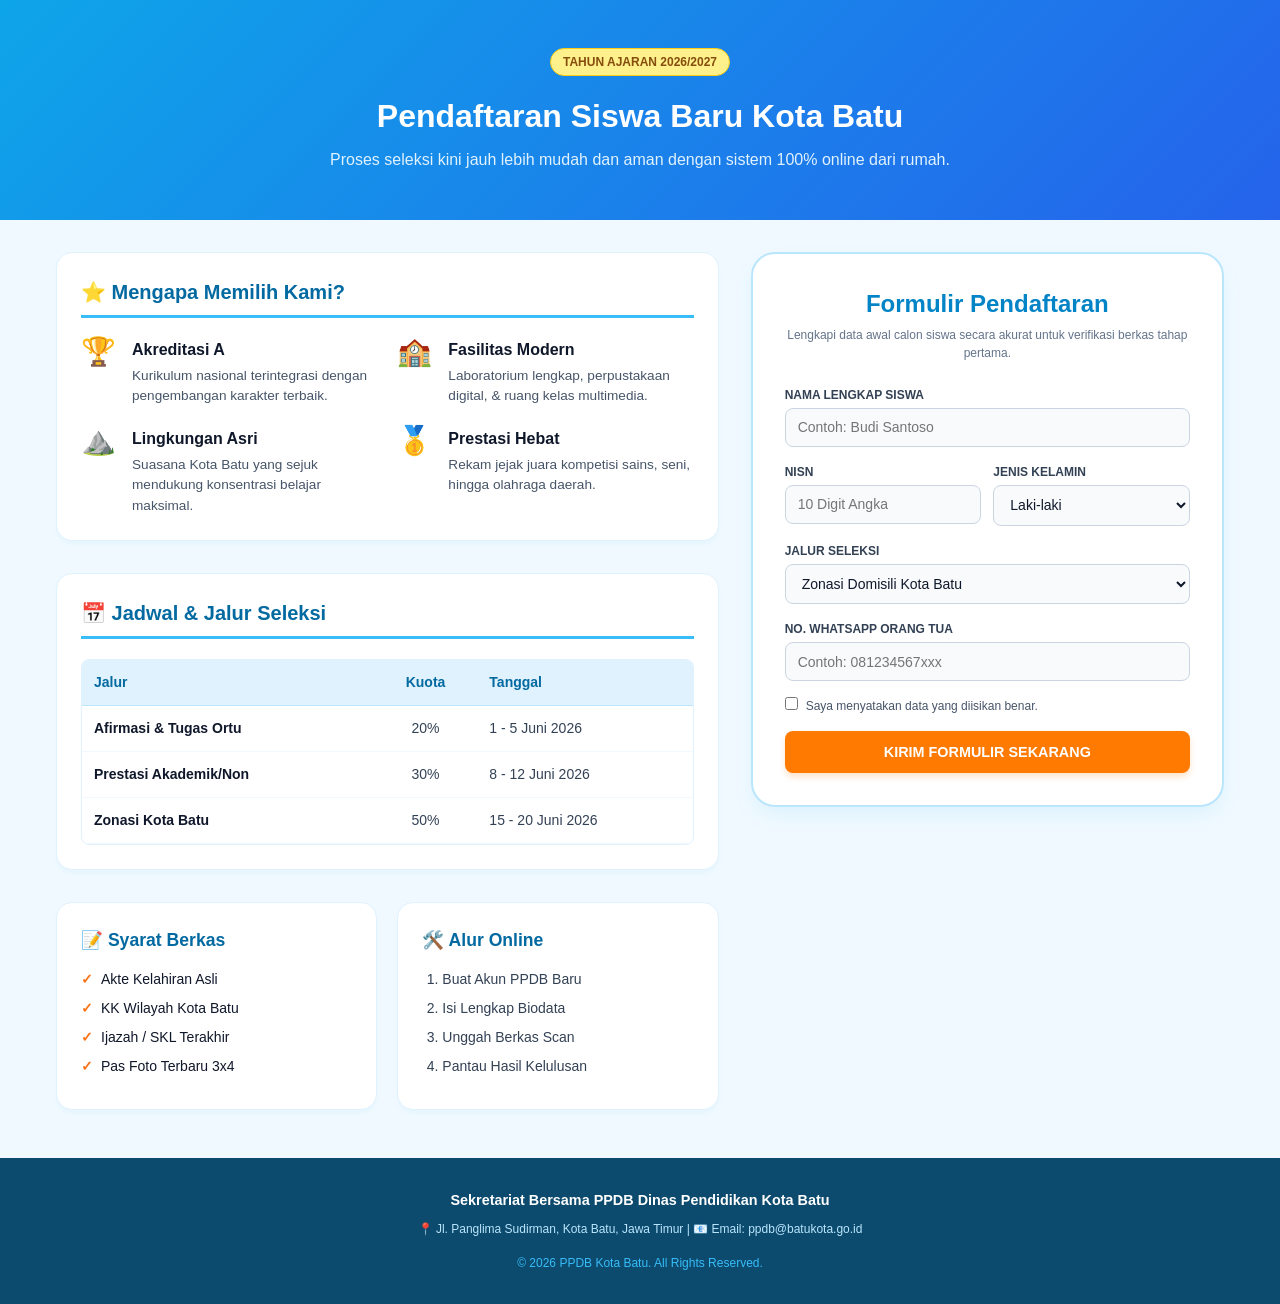
==== index.html @ fa6efd7d "Add files via upload" ====
<!DOCTYPE html>
<html lang="id">
<head>
    <meta charset="UTF-8">
    <meta name="viewport" content="width=device-width, initial-scale=1.0">
    <title>PPDB Kota Batu 2026/2027 | Pendaftaran Siswa Baru</title>
    <!-- Menghubungkan ke file style.css di folder yang sama -->
    <link rel="stylesheet" href="style.css">
</head>
<body>

    <!-- HEADER UTAMA -->
    <header class="hero-header">
        <div class="header-container">
            <span class="hero-tag">Tahun Ajaran 2026/2027</span>
            <h1 class="hero-title">Pendaftaran Siswa Baru Kota Batu</h1>
            <p class="hero-subtitle">Proses seleksi kini jauh lebih mudah dan aman dengan sistem 100% online dari rumah.</p>
        </div>
    </header>

    <!-- LAYOUT UTAMA 2 BAGIAN -->
    <main class="main-container">
        
        <!-- KOLOM KIRI: INFORMASI SEKOLAH -->
        <div class="left-column">
            
            <!-- Keunggulan -->
            <section class="card-box">
                <h2 class="section-title">⭐ Mengapa Memilih Kami?</h2>
                <div class="grid-2-col">
                    <div class="info-item">
                        <span class="info-icon">🏆</span>
                        <div>
                            <h3>Akreditasi A</h3>
                            <p>Kurikulum nasional terintegrasi dengan pengembangan karakter terbaik.</p>
                        </div>
                    </div>
                    <div class="info-item">
                        <span class="info-icon">🏫</span>
                        <div>
                            <h3>Fasilitas Modern</h3>
                            <p>Laboratorium lengkap, perpustakaan digital, & ruang kelas multimedia.</p>
                        </div>
                    </div>
                    <div class="info-item">
                        <span class="info-icon">⛰️</span>
                        <div>
                            <h3>Lingkungan Asri</h3>
                            <p>Suasana Kota Batu yang sejuk mendukung konsentrasi belajar maksimal.</p>
                        </div>
                    </div>
                    <div class="info-item">
                        <span class="info-icon">🥇</span>
                        <div>
                            <h3>Prestasi Hebat</h3>
                            <p>Rekam jejak juara kompetisi sains, seni, hingga olahraga daerah.</p>
                        </div>
                    </div>
                </div>
            </section>

            <!-- Jadwal Jalur -->
            <section class="card-box">
                <h2 class="section-title">📅 Jadwal & Jalur Seleksi</h2>
                <div class="table-wrapper">
                    <table>
                        <thead>
                            <tr>
                                <th>Jalur</th>
                                <th style="text-align: center;">Kuota</th>
                                <th>Tanggal</th>
                            </tr>
                        </thead>
                        <tbody>
                            <tr>
                                <td class="font-bold">Afirmasi & Tugas Ortu</td>
                                <td style="text-align: center;">20%</td>
                                <td>1 - 5 Juni 2026</td>
                            </tr>
                            <tr>
                                <td class="font-bold">Prestasi Akademik/Non</td>
                                <td style="text-align: center;">30%</td>
                                <td>8 - 12 Juni 2026</td>
                            </tr>
                            <tr>
                                <td class="font-bold">Zonasi Kota Batu</td>
                                <td style="text-align: center;">50%</td>
                                <td>15 - 20 Juni 2026</td>
                            </tr>
                        </tbody>
                    </table>
                </div>
            </section>

            <!-- Info Syarat & Alur -->
            <div class="grid-2-col">
                <div class="card-box no-margin">
                    <h3 class="sub-title">📝 Syarat Berkas</h3>
                    <ul class="list-styled">
                        <li><span>✓</span> Akte Kelahiran Asli</li>
                        <li><span>✓</span> KK Wilayah Kota Batu</li>
                        <li><span>✓</span> Ijazah / SKL Terakhir</li>
                        <li><span>✓</span> Pas Foto Terbaru 3x4</li>
                    </ul>
                </div>
                <div class="card-box no-margin">
                    <h3 class="sub-title">🛠️ Alur Online</h3>
                    <ol class="list-numbered">
                        <li>Buat Akun PPDB Baru</li>
                        <li>Isi Lengkap Biodata</li>
                        <li>Unggah Berkas Scan</li>
                        <li>Pantau Hasil Kelulusan</li>
                    </ol>
                </div>
            </div>

        </div> 

        <!-- KOLOM KANAN: FORMULIR STICKY -->
        <div class="right-column sticky-column">
            <div class="form-box">
                <div class="form-header">
                    <h2>Formulir Pendaftaran</h2>
                    <p>Lengkapi data awal calon siswa secara akurat untuk verifikasi berkas tahap pertama.</p>
                </div>
                
                <form id="ppdb-form" onsubmit="return false;">
                    <div class="form-group">
                        <label>Nama Lengkap Siswa</label>
                        <input type="text" id="nama" placeholder="Contoh: Budi Santoso">
                    </div>

                    <div class="grid-2-col gap-small">
                        <div class="form-group">
                            <label>NISN</label>
                            <input type="number" id="nisn" placeholder="10 Digit Angka">
                        </div>
                        <div class="form-group">
                            <label>Jenis Kelamin</label>
                            <select id="gender">
                                <option value="Laki-laki">Laki-laki</option>
                                <option value="Perempuan">Perempuan</option>
                            </select>
                        </div>
                    </div>

                    <div class="form-group">
                        <label>Jalur Seleksi</label>
                        <select id="jalur">
                            <option value="Zonasi Domisili Kota Batu">Zonasi Domisili Kota Batu</option>
                            <option value="Prestasi Akademik">Prestasi Akademik</option>
                            <option value="Afirmasi (Kurang Mampu)">Afirmasi (Kurang Mampu)</option>
                            <option value="Perpindahan Orang Tua">Perpindahan Orang Tua</option>
                        </select>
                    </div>

                    <div class="form-group">
                        <label>No. WhatsApp Orang Tua</label>
                        <input type="tel" id="whatsapp" placeholder="Contoh: 081234567xxx">
                    </div>

                    <div class="checkbox-group">
                        <input type="checkbox" id="setuju">
                        <label for="setuju" class="label-inline">Saya menyatakan data yang diisikan benar.</label>
                    </div>

                    <button type="button" class="btn-submit" id="submit-btn" onclick="kirimFormulirKeSheets()">Kirim Formulir Sekarang</button>
                </form> 

            </div>
        </div>

    </main>

    <!-- FOOTER SEKOLAH -->
    <footer class="main-footer">
        <p class="footer-bold">Sekretariat Bersama PPDB Dinas Pendidikan Kota Batu</p>
        <p>📍 Jl. Panglima Sudirman, Kota Batu, Jawa Timur | 📧 Email: ppdb@batukota.go.id</p>
        <p class="footer-copy">&copy; 2026 PPDB Kota Batu. All Rights Reserved.</p>
    </footer>

    <!-- TEMPELKAN KODE JAVASCRIPT BAGIAN 2 SEBELUM BARIS DI BAWAH INI -->
    <!-- SKRIP SINKRONISASI MURNI BEBAS RESUBMISSION & ANTI-CORS -->
    <script>
        function kirimFormulirKeSheets() {
            const submitBtn = document.getElementById('submit-btn');
            
            const nama = document.getElementById('nama').value.trim();
            const nisn = document.getElementById('nisn').value.trim();
            const gender = document.getElementById('gender').value;
            const jalur = document.getElementById('jalur').value;
            const whatsapp = document.getElementById('whatsapp').value.trim();
            const setuju = document.getElementById('setuju').checked;

            if (!nama || !nisn || !whatsapp) {
                alert("Mohon lengkapi semua kolom pendaftaran yang tersedia!");
                return;
            }
            if (!setuju) {
                alert("Anda wajib menyetujui pernyataan kebenaran data!");
                return;
            }

            submitBtn.disabled = true;
            submitBtn.innerText = "Mengirim Data...";

            // Memaketkan parameter data ke struktur URL Form-Encoded murni
            const urlParams = new URLSearchParams();
            urlParams.append('nama', nama);
            urlParams.append('nisn', nisn);
            urlParams.append('gender', gender);
            urlParams.append('jalur', jalur);
            urlParams.append('whatsapp', whatsapp);

            // Tautan URL Google Web App Aktif Baru Milik Anda
            const SCRIPT_URL = "https://google.com";

            fetch(SCRIPT_URL, {
                method: 'POST',
                mode: 'no-cors', // Memaksa browser menembus batasan keamanan lokal CORS
                headers: { 'Content-Type': 'application/x-www-form-urlencoded' },
                body: urlParams
            })
            .then(() => {
                alert('Pendaftaran Sukses! Data Anda telah berhasil terinput ke Google Sheets.');
                
                // Mereset isian kotak formulir kembali bersih
                document.getElementById('nama').value = "";
                document.getElementById('nisn').value = "";
                document.getElementById('whatsapp').value = "";
                document.getElementById('setuju').checked = false;
                
                submitBtn.disabled = false;
                submitBtn.innerText = "Kirim Formulir Sekarang";
            })
            .catch(error => {
                alert('Terjadi kendala jaringan sistem, silakan periksa internet Anda.');
                submitBtn.disabled = false;
                submitBtn.innerText = "Kirim Formulir Sekarang";
            });
        }
    </script>

</body>
</html>
---- style.css ----
/* RESET & DASAR DESAIN */
* {
    box-sizing: border-box;
    margin: 0;
    padding: 0;
}

body {
    font-family: -apple-system, BlinkMacSystemFont, "Segoe UI", Roboto, sans-serif;
    background-color: #f0f9ff; /* Warna latar belakang biru langit cerah khas sekolah */
    color: #0f172a;
    line-height: 1.5;
}

/* HEADER UTAMA */
.hero-header {
    background: linear-gradient(135deg, #0ea5e9 0%, #2563eb 100%);
    color: #ffffff;
    padding: 3rem 1rem;
    text-align: center;
}

.header-container {
    max-width: 800px;
    margin: 0 auto;
}

.hero-tag {
    background-color: #fef08a;
    border: 1px solid #facc15;
    color: #854d0e;
    font-size: 0.75rem;
    font-weight: bold;
    padding: 0.25rem 0.75rem;
    border-radius: 9999px;
    text-transform: uppercase;
    display: inline-block;
}

.hero-title {
    font-size: 2rem;
    font-weight: 800;
    margin: 1rem 0 0.5rem 0;
}

.hero-subtitle {
    font-size: 1rem;
    color: #e0f2fe;
}

/* TATA LETAK UTAMA CONTAINER (GRID 2 BAGIAN) */
.main-container {
    max-width: 1200px;
    margin: 2rem auto;
    padding: 0 1rem;
    display: grid;
    grid-template-columns: 1fr;
    gap: 2rem;
}

@media (min-width: 1024px) {
    .main-container {
        grid-template-columns: 7fr 5fr; /* Pembagian proporsi kolom kiri dan kanan */
    }
    .sticky-column {
        position: -webkit-sticky;
        position: sticky;
        top: 2rem; /* Membuat kotak formulir mengunci tegak saat info kiri di-scroll */
    }
}

/* KOMPONEN KOTAK INFORMASI */
.card-box {
    background: #ffffff;
    padding: 1.5rem;
    border-radius: 1rem;
    border: 1px solid #e0f2fe;
    box-shadow: 0 4px 6px -1px rgba(14, 165, 233, 0.05);
    margin-bottom: 2rem;
}

.card-box.no-margin {
    margin-bottom: 0;
}

.section-title {
    font-size: 1.25rem;
    font-weight: 700;
    color: #0369a1;
    margin-bottom: 1.25rem;
    padding-bottom: 0.5rem;
    border-bottom: 3px solid #38bdf8;
}

.sub-title {
    font-size: 1.1rem;
    font-weight: 700;
    color: #0369a1;
    margin-bottom: 1rem;
}

.grid-2-col {
    display: grid;
    grid-template-columns: 1fr;
    gap: 1.25rem;
}

@media (min-width: 640px) {
    .grid-2-col {
        grid-template-columns: 1fr 1fr;
    }
}

.gap-small {
    gap: 0.75rem;
}

.info-item {
    display: flex;
    gap: 1rem;
}

.info-icon {
    font-size: 1.75rem;
    line-height: 1;
}

.info-item h3 {
    font-size: 1rem;
    font-weight: 700;
}

.info-item p {
    font-size: 0.85rem;
    color: #475569;
    margin-top: 0.25rem;
}
/* DESAIN TABEL JADWAL ELEGAN */
.table-wrapper {
    overflow-x: auto;
    border: 1px solid #e0f2fe;
    border-radius: 0.5rem;
}

table {
    width: 100%;
    border-collapse: collapse;
    font-size: 0.875rem;
}

th {
    background-color: #e0f2fe;
    font-weight: 700;
    color: #0369a1;
    padding: 0.75rem;
    text-align: left;
    border-bottom: 1px solid #bae6fd;
}

td {
    padding: 0.75rem;
    border-bottom: 1px solid #f0f9ff;
    color: #334155;
}

.font-bold {
    font-weight: 600;
    color: #0f172a;
}

/* DEKORASI DAFTAR LIST SYARAT */
.list-styled {
    list-style: none;
}

.list-styled li {
    font-size: 0.875rem;
    margin-bottom: 0.5rem;
    display: flex;
    gap: 0.5rem;
}

.list-styled li span {
    color: #f97316; /* Warna ikon centang orange ceria */
    font-weight: bold;
}

.list-numbered {
    padding-left: 1.25rem;
    font-size: 0.875rem;
    color: #334155;
}

.list-numbered li {
    margin-bottom: 0.5rem;
}

/* KOTAK FORMULIR KANAN */
.form-box {
    background: #ffffff;
    padding: 2rem;
    border-radius: 1.5rem;
    border: 2px solid #bae6fd;
    box-shadow: 0 10px 25px -5px rgba(14, 165, 233, 0.1);
}

.form-header {
    text-align: center;
    margin-bottom: 1.5rem;
}

.form-header h2 {
    font-size: 1.5rem;
    font-weight: 800;
    color: #0284c7;
}

.form-header p {
    font-size: 0.75rem;
    color: #64748b;
    margin-top: 0.25rem;
}

/* ELEMEN INPUT DATA */
.form-group {
    margin-bottom: 1rem;
}

.form-group label {
    display: block;
    font-size: 0.75rem;
    font-weight: 700;
    text-transform: uppercase;
    color: #334155;
    margin-bottom: 0.25rem;
}

.form-group input, .form-group select {
    display: block;
    width: 100%;
    padding: 0.65rem 0.75rem;
    border: 1px solid #cbd5e1;
    border-radius: 0.5rem;
    font-size: 0.875rem;
    background-color: #f8fafc;
    color: #0f172a;
}

.form-group input:focus, .form-group select:focus {
    outline: none;
    border-color: #0ea5e9;
    box-shadow: 0 0 0 3px rgba(14, 165, 233, 0.15);
    background-color: #ffffff;
}

.checkbox-group {
    display: flex;
    align-items: flex-start;
    gap: 0.5rem;
    margin: 1rem 0;
}

.label-inline {
    font-size: 0.75rem;
    color: #475569;
}

/* TOMBOL DAFTAR ORANGE SEMANGAT */
.btn-submit {
    width: 100%;
    background-color: #ff7a00;
    color: #ffffff;
    border: none;
    padding: 0.8rem;
    font-size: 0.9rem;
    font-weight: 700;
    border-radius: 0.5rem;
    text-transform: uppercase;
    cursor: pointer;
    box-shadow: 0 4px 6px rgba(255, 122, 0, 0.2);
    transition: all 0.2s;
}

.btn-submit:hover {
    background-color: #e06b00;
    transform: translateY(-1px);
}

.btn-submit:disabled {
    background-color: #cbd5e1;
    cursor: not-allowed;
    transform: none;
    box-shadow: none;
}

/* FOOTER SEKOLAH NAVY GELAP KONTRAS */
.main-footer {
    background-color: #0c4a6e;
    color: #bae6fd;
    padding: 2rem 1rem;
    text-align: center;
    font-size: 0.75rem;
    margin-top: 3rem;
}

.footer-bold {
    color: #ffffff;
    font-weight: 700;
    font-size: 0.9rem;
    margin-bottom: 0.5rem;
}

.footer-copy {
    margin-top: 1rem;
    color: #38bdf8;
}
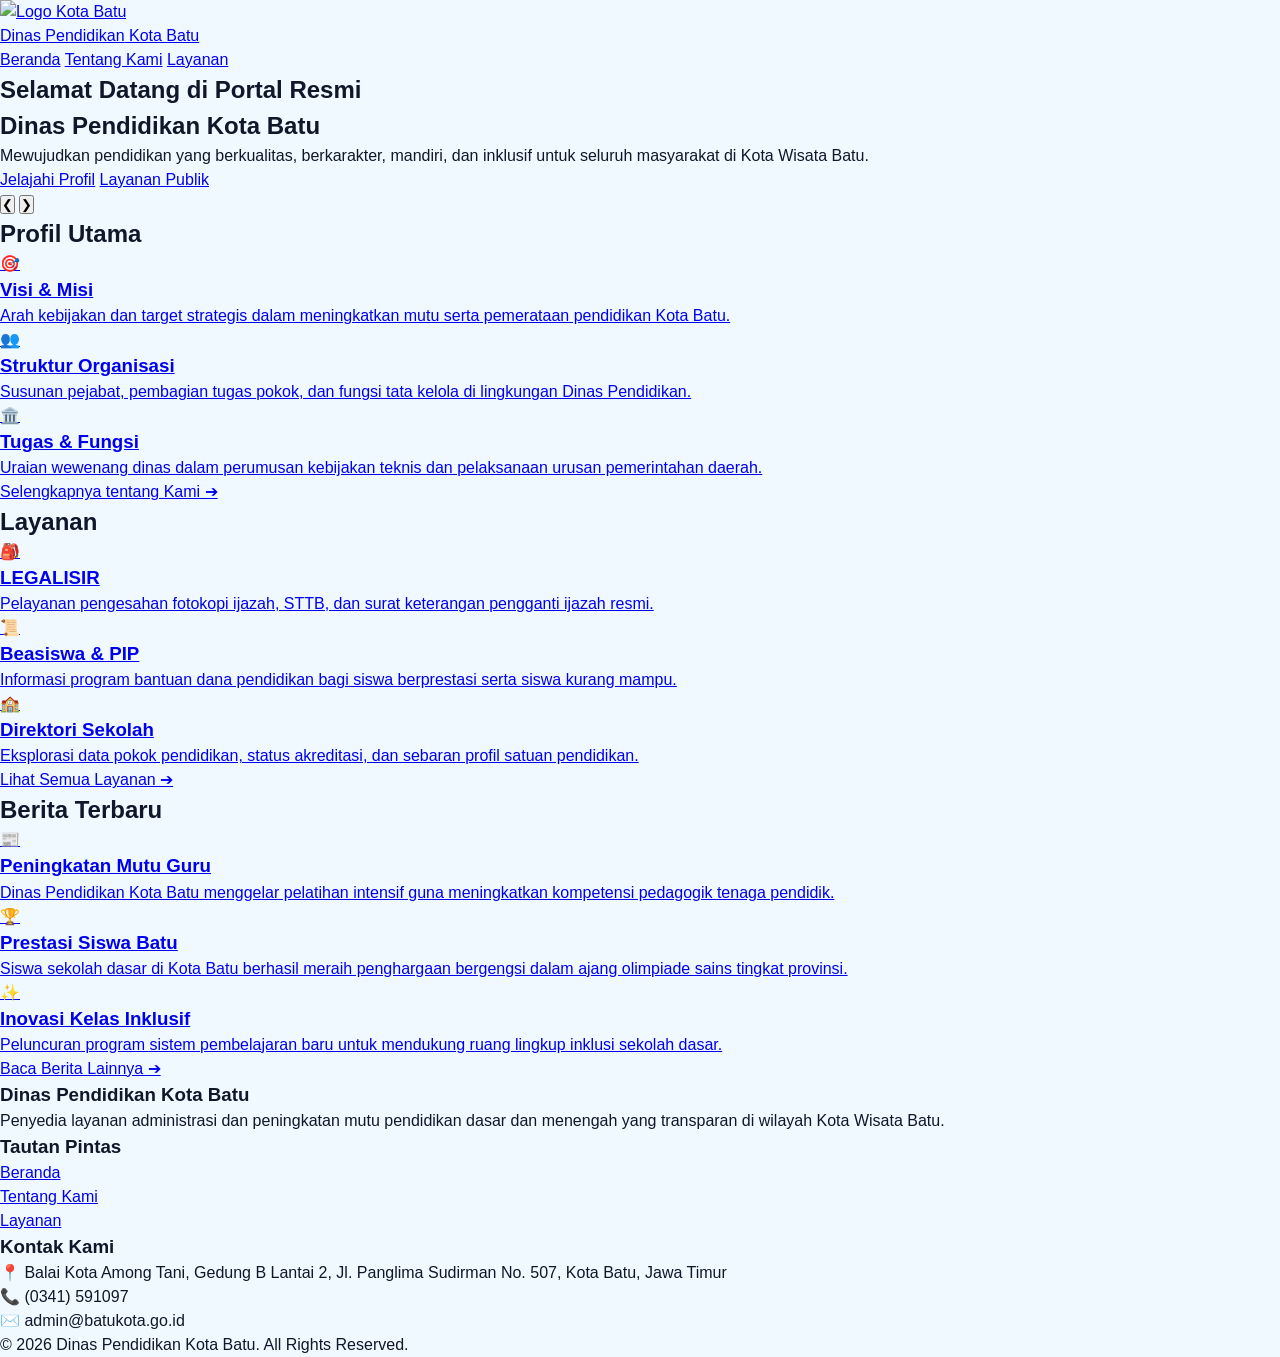
==== commit 469928e5: "Update index.html" ====
--- a/index.html
+++ b/index.html
@@ -3,243 +3,273 @@
 <head>
     <meta charset="UTF-8">
     <meta name="viewport" content="width=device-width, initial-scale=1.0">
-    <title>PPDB Kota Batu 2026/2027 | Pendaftaran Siswa Baru</title>
-    <!-- Menghubungkan ke file style.css di folder yang sama -->
+    <title>Dindik Kota Batu - Beranda</title>
+    <!-- MENGGUNAKAN FILE CSS UTAMA ANDA -->
     <link rel="stylesheet" href="style.css">
+    
+    <!-- FIX CSS TAMBAHAN: MERAPATKAN JARAK NAVIGASI MOBILE SECARA MAKSIMAL -->
+    <style>
+        @media (max-width: 992px) {
+            /* Membatasi lebar laci navigasi mobile agar tidak menutupi seluruh layar secara transparan */
+            header nav {
+                position: fixed !important;
+                top: 0 !important;
+                right: -300px !important;
+                left: auto !important;
+                width: 240px !important; /* Lebar diperkecil sedikit agar lebih ringkas */
+                height: 100vh !important;
+                background-color: #347DF7 !important; /* Memastikan latar belakang tidak transparan */
+                flex-direction: column !important;
+                justify-content: flex-start !important;
+                padding: 70px 0 20px 0 !important; /* Memangkas padding atas laci agar menu naik ke atas */
+                transition: right 0.3s ease-in-out !important;
+                box-shadow: -5px 0 15px rgba(0,0,0,0.2) !important;
+                display: flex !important;
+            }
+            /* Menampilkan menu dari sisi kanan saat aktif */
+            header nav.active {
+                right: 0 !important;
+            }
+            header nav a {
+                margin: 0 !important; 
+                display: block !important;
+                width: 100% !important;
+                text-align: left !important; /* Tetap rata kiri */
+                padding: 10px 20px !important; /* Dibuat sangat rapat (tinggi baris mengecil) */
+                border-bottom: 1px solid rgba(255, 255, 255, 0.15) !important; /* Garis pembatas tipis yang rapi */
+                box-sizing: border-box !important;
+                transition: background 0.2s ease !important;
+                font-size: 0.95rem !important; /* Mengecilkan ukuran font sedikit agar serasi dengan jarak rapat */
+            }
+            /* Efek visual saat menu ditekan/disentuh */
+            header nav a:hover, header nav a.active {
+                background-color: rgba(255, 255, 255, 0.1) !important;
+            }
+            /* Menghilangkan garis bawah pada item menu terakhir */
+            header nav a:last-child {
+                border-bottom: none !important;
+            }
+        }
+    </style>
 </head>
 <body>
 
-    <!-- HEADER UTAMA -->
-    <header class="hero-header">
-        <div class="header-container">
-            <span class="hero-tag">Tahun Ajaran 2026/2027</span>
-            <h1 class="hero-title">Pendaftaran Siswa Baru Kota Batu</h1>
-            <p class="hero-subtitle">Proses seleksi kini jauh lebih mudah dan aman dengan sistem 100% online dari rumah.</p>
-        </div>
+    <!-- BAGIAN NAVIGATION HEADER -->
+    <header>
+        <div class="logo">
+            <a href="index.html">
+                <img src="kotabatu.png" alt="Logo Kota Batu">
+                <div class="logo-title">
+                    <span class="text-top">Dinas Pendidikan</span>
+                    <span class="text-bottom">Kota Batu</span>
+                </div>
+            </a>
+        </div>
+        
+        <!-- TOMBOL HAMBURGER MOBILE -->
+        <div class="menu-toggle" id="mobile-menu">
+            <span class="bar"></span>
+            <span class="bar"></span>
+            <span class="bar"></span>
+        </div>
+        
+        <!-- Bagian Menu Navigasi -->
+        <nav>
+            <a href="index.html" class="active">Beranda</a>
+            <a href="tentang.html">Tentang Kami</a>
+            <a href="layanan.html">Layanan</a>
+        </nav>
     </header>
 
-    <!-- LAYOUT UTAMA 2 BAGIAN -->
-    <main class="main-container">
-        
-        <!-- KOLOM KIRI: INFORMASI SEKOLAH -->
-        <div class="left-column">
+    <!-- KONTEN UTAMA WEBSITE -->
+    <main>
+        <!-- 1. HERO SECTION WITH SLIDER -->
+        <section class="hero-section">
+            <div class="hero-slider">
+                <div class="slide active" style="background-image: url('images/pemandangan1.jpg');"></div>
+                <div class="slide" style="background-image: url('images/guru1.jpg');"></div>
+                <div class="slide" style="background-image: url('images/anak\ SD.jpg');"></div>
+            </div>
+
+            <div class="hero-overlay"></div> 
             
-            <!-- Keunggulan -->
-            <section class="card-box">
-                <h2 class="section-title">⭐ Mengapa Memilih Kami?</h2>
-                <div class="grid-2-col">
-                    <div class="info-item">
-                        <span class="info-icon">🏆</span>
-                        <div>
-                            <h3>Akreditasi A</h3>
-                            <p>Kurikulum nasional terintegrasi dengan pengembangan karakter terbaik.</p>
-                        </div>
-                    </div>
-                    <div class="info-item">
-                        <span class="info-icon">🏫</span>
-                        <div>
-                            <h3>Fasilitas Modern</h3>
-                            <p>Laboratorium lengkap, perpustakaan digital, & ruang kelas multimedia.</p>
-                        </div>
-                    </div>
-                    <div class="info-item">
-                        <span class="info-icon">⛰️</span>
-                        <div>
-                            <h3>Lingkungan Asri</h3>
-                            <p>Suasana Kota Batu yang sejuk mendukung konsentrasi belajar maksimal.</p>
-                        </div>
-                    </div>
-                    <div class="info-item">
-                        <span class="info-icon">🥇</span>
-                        <div>
-                            <h3>Prestasi Hebat</h3>
-                            <p>Rekam jejak juara kompetisi sains, seni, hingga olahraga daerah.</p>
-                        </div>
-                    </div>
-                </div>
-            </section>
-
-            <!-- Jadwal Jalur -->
-            <section class="card-box">
-                <h2 class="section-title">📅 Jadwal & Jalur Seleksi</h2>
-                <div class="table-wrapper">
-                    <table>
-                        <thead>
-                            <tr>
-                                <th>Jalur</th>
-                                <th style="text-align: center;">Kuota</th>
-                                <th>Tanggal</th>
-                            </tr>
-                        </thead>
-                        <tbody>
-                            <tr>
-                                <td class="font-bold">Afirmasi & Tugas Ortu</td>
-                                <td style="text-align: center;">20%</td>
-                                <td>1 - 5 Juni 2026</td>
-                            </tr>
-                            <tr>
-                                <td class="font-bold">Prestasi Akademik/Non</td>
-                                <td style="text-align: center;">30%</td>
-                                <td>8 - 12 Juni 2026</td>
-                            </tr>
-                            <tr>
-                                <td class="font-bold">Zonasi Kota Batu</td>
-                                <td style="text-align: center;">50%</td>
-                                <td>15 - 20 Juni 2026</td>
-                            </tr>
-                        </tbody>
-                    </table>
-                </div>
-            </section>
-
-            <!-- Info Syarat & Alur -->
-            <div class="grid-2-col">
-                <div class="card-box no-margin">
-                    <h3 class="sub-title">📝 Syarat Berkas</h3>
-                    <ul class="list-styled">
-                        <li><span>✓</span> Akte Kelahiran Asli</li>
-                        <li><span>✓</span> KK Wilayah Kota Batu</li>
-                        <li><span>✓</span> Ijazah / SKL Terakhir</li>
-                        <li><span>✓</span> Pas Foto Terbaru 3x4</li>
-                    </ul>
-                </div>
-                <div class="card-box no-margin">
-                    <h3 class="sub-title">🛠️ Alur Online</h3>
-                    <ol class="list-numbered">
-                        <li>Buat Akun PPDB Baru</li>
-                        <li>Isi Lengkap Biodata</li>
-                        <li>Unggah Berkas Scan</li>
-                        <li>Pantau Hasil Kelulusan</li>
-                    </ol>
-                </div>
-            </div>
-
-        </div> 
-
-        <!-- KOLOM KANAN: FORMULIR STICKY -->
-        <div class="right-column sticky-column">
-            <div class="form-box">
-                <div class="form-header">
-                    <h2>Formulir Pendaftaran</h2>
-                    <p>Lengkapi data awal calon siswa secara akurat untuk verifikasi berkas tahap pertama.</p>
+            <div class="hero-content">
+                <h1>Selamat Datang di Portal Resmi<br><span class="highlight">Dinas Pendidikan Kota Batu</span></h1>
+                <p>Mewujudkan pendidikan yang berkualitas, berkarakter, mandiri, dan inklusif untuk seluruh masyarakat di Kota Wisata Batu.</p>
+                <div class="hero-buttons">
+                    <a href="tentang.html" class="btn btn-primary">Jelajahi Profil</a>
+                    <a href="layanan.html" class="btn btn-secondary">Layanan Publik</a>
+                </div>
+            </div>
+
+            <button class="slider-btn prev-btn" aria-label="Sebelumnya">❮</button>
+            <button class="slider-btn next-btn" aria-label="Berikutnya">❯</button>
+
+            <div class="slider-dots">
+                <span class="dot active"></span>
+                <span class="dot"></span>
+                <span class="dot"></span>
+            </div>
+        </section>
+
+
+        <!-- 2. PROFIL UTAMA SECTION (GRID LAYOUT) -->
+        <section id="profil" class="services-section">
+            <div class="services-container">
+                <div class="services-header">
+                    <h2>Profil Utama</h2>
                 </div>
                 
-                <form id="ppdb-form" onsubmit="return false;">
-                    <div class="form-group">
-                        <label>Nama Lengkap Siswa</label>
-                        <input type="text" id="nama" placeholder="Contoh: Budi Santoso">
-                    </div>
-
-                    <div class="grid-2-col gap-small">
-                        <div class="form-group">
-                            <label>NISN</label>
-                            <input type="number" id="nisn" placeholder="10 Digit Angka">
-                        </div>
-                        <div class="form-group">
-                            <label>Jenis Kelamin</label>
-                            <select id="gender">
-                                <option value="Laki-laki">Laki-laki</option>
-                                <option value="Perempuan">Perempuan</option>
-                            </select>
-                        </div>
-                    </div>
-
-                    <div class="form-group">
-                        <label>Jalur Seleksi</label>
-                        <select id="jalur">
-                            <option value="Zonasi Domisili Kota Batu">Zonasi Domisili Kota Batu</option>
-                            <option value="Prestasi Akademik">Prestasi Akademik</option>
-                            <option value="Afirmasi (Kurang Mampu)">Afirmasi (Kurang Mampu)</option>
-                            <option value="Perpindahan Orang Tua">Perpindahan Orang Tua</option>
-                        </select>
-                    </div>
-
-                    <div class="form-group">
-                        <label>No. WhatsApp Orang Tua</label>
-                        <input type="tel" id="whatsapp" placeholder="Contoh: 081234567xxx">
-                    </div>
-
-                    <div class="checkbox-group">
-                        <input type="checkbox" id="setuju">
-                        <label for="setuju" class="label-inline">Saya menyatakan data yang diisikan benar.</label>
-                    </div>
-
-                    <button type="button" class="btn-submit" id="submit-btn" onclick="kirimFormulirKeSheets()">Kirim Formulir Sekarang</button>
-                </form> 
-
-            </div>
-        </div>
-
+                <div class="services-grid">
+                    <!-- KARTU VISI MISI -->
+                    <a href="tentang.html#visi-misi" class="service-card-wrapper">
+                        <div class="service-card">
+                            <div class="service-icon">🎯</div>
+                            <h3>Visi & Misi</h3>
+                            <p>Arah kebijakan dan target strategis dalam meningkatkan mutu serta pemerataan pendidikan Kota Batu.</p>
+                        </div>
+                    </a>
+
+                    <!-- KARTU STRUKTUR ORGANISASI -->
+                    <a href="tentang.html#struktur" class="service-card-wrapper">
+                        <div class="service-card">
+                            <div class="service-icon">👥</div>
+                            <h3>Struktur Organisasi</h3>
+                            <p>Susunan pejabat, pembagian tugas pokok, dan fungsi tata kelola di lingkungan Dinas Pendidikan.</p>
+                        </div>
+                    </a>
+
+                    <!-- KARTU SEJARAH / TUGAS POKOK -->
+                    <a href="tentang.html#tupoksi" class="service-card-wrapper">
+                        <div class="service-card">
+                            <div class="service-icon">🏛️</div>
+                            <h3>Tugas & Fungsi</h3>
+                            <p>Uraian wewenang dinas dalam perumusan kebijakan teknis dan pelaksanaan urusan pemerintahan daerah.</p>
+                        </div>
+                    </a>
+                </div>
+
+                <!-- TOMBOL SELENGKAPNYA PROFIL -->
+                <div class="section-action">
+                    <a href="tentang.html" class="btn-more">Selengkapnya tentang Kami ➔</a>
+                </div>
+            </div>
+        </section>
+
+        <!-- 3. LAYANAN UNGGULAN SECTION (GRID LAYOUT) -->
+        <section id="layanan" class="services-section">
+            <div class="services-container">
+                <div class="services-header">
+                    <h2>Layanan</h2>
+                </div>
+                
+                <div class="services-grid">
+                    <!-- KARTU LEGALISIR -->
+                    <a href="layanan.html#legalisir" class="service-card-wrapper">
+                        <div class="service-card">
+                            <div class="service-icon">🎒</div>
+                            <h3>LEGALISIR</h3>
+                            <p>Pelayanan pengesahan fotokopi ijazah, STTB, dan surat keterangan pengganti ijazah resmi.</p>
+                        </div>
+                    </a>
+
+                    <!-- KARTU BEASISWA & PIP -->
+                    <a href="layanan.html#beasiswa-pip" class="service-card-wrapper">
+                        <div class="service-card">
+                            <div class="service-icon">📜</div>
+                            <h3>Beasiswa & PIP</h3>
+                            <p>Informasi program bantuan dana pendidikan bagi siswa berprestasi serta siswa kurang mampu.</p>
+                        </div>
+                    </a>
+
+                    <!-- KARTU DIREKTORI SEKOLAH -->
+                    <a href="layanan.html#direktori-sekolah" class="service-card-wrapper">
+                        <div class="service-card">
+                            <div class="service-icon">🏫</div>
+                            <h3>Direktori Sekolah</h3>
+                            <p>Eksplorasi data pokok pendidikan, status akreditasi, dan sebaran profil satuan pendidikan.</p>
+                        </div>
+                    </a>
+                </div>
+
+                <!-- TOMBOL SELENGKAPNYA LAYANAN -->
+                <div class="section-action">
+                    <a href="layanan.html" class="btn-more">Lihat Semua Layanan ➔</a>
+                </div>
+            </div>
+        </section>
+
+        <!-- 4. BERITA TERBARU SECTION (GRID LAYOUT) -->
+        <section id="berita" class="services-section">
+            <div class="services-container">
+                <div class="services-header">
+                    <h2>Berita Terbaru</h2>
+                </div>
+                
+                <div class="services-grid">
+                    <!-- KARTU BERITA 1 -->
+                    <a href="berita.html#berita-1" class="service-card-wrapper">
+                        <div class="service-card">
+                            <div class="service-icon">📰</div>
+                            <h3>Peningkatan Mutu Guru</h3>
+                            <p>Dinas Pendidikan Kota Batu menggelar pelatihan intensif guna meningkatkan kompetensi pedagogik tenaga pendidik.</p>
+                        </div>
+                    </a>
+
+                    <!-- KARTU BERITA 2 -->
+                    <a href="berita.html#berita-2" class="service-card-wrapper">
+                        <div class="service-card">
+                            <div class="service-icon">🏆</div>
+                            <h3>Prestasi Siswa Batu</h3>
+                            <p>Siswa sekolah dasar di Kota Batu berhasil meraih penghargaan bergengsi dalam ajang olimpiade sains tingkat provinsi.</p>
+                        </div>
+                    </a>
+
+                    <!-- KARTU BERITA 3 -->
+                    <a href="berita.html#berita-3" class="service-card-wrapper">
+                        <div class="service-card">
+                            <div class="service-icon">✨</div>
+                            <h3>Inovasi Kelas Inklusif</h3>
+                            <p>Peluncuran program sistem pembelajaran baru untuk mendukung ruang lingkup inklusi sekolah dasar.</p>
+                        </div>
+                    </a>
+                </div>
+
+                <!-- TOMBOL SELENGKAPNYA BERITA -->
+                <div class="section-action">
+                    <a href="berita.html" class="btn-more">Baca Berita Lainnya ➔</a>
+                </div>
+            </div>
+        </section>
     </main>
-
-    <!-- FOOTER SEKOLAH -->
-    <footer class="main-footer">
-        <p class="footer-bold">Sekretariat Bersama PPDB Dinas Pendidikan Kota Batu</p>
-        <p>📍 Jl. Panglima Sudirman, Kota Batu, Jawa Timur | 📧 Email: ppdb@batukota.go.id</p>
-        <p class="footer-copy">&copy; 2026 PPDB Kota Batu. All Rights Reserved.</p>
+          <!-- BAGIAN FOOTER -->
+    <footer>
+        <div class="footer-container">
+            <div class="footer-info">
+                <h3>Dinas Pendidikan Kota Batu</h3>
+                <p>Penyedia layanan administrasi dan peningkatan mutu pendidikan dasar dan menengah yang transparan di wilayah Kota Wisata Batu.</p>
+            </div>
+            <div class="footer-links">
+                <h3>Tautan Pintas</h3>
+                <ul>
+                    <li><a href="index.html">Beranda</a></li>
+                    <li><a href="tentang.html">Tentang Kami</a></li>
+                    <li><a href="layanan.html">Layanan</a></li>
+                </ul>
+            </div>
+            <div class="footer-contact">
+                <h3>Kontak Kami</h3>
+                <p>📍 Balai Kota Among Tani, Gedung B Lantai 2, Jl. Panglima Sudirman No. 507, Kota Batu, Jawa Timur</p>
+                <p>📞 (0341) 591097</p>
+                <p>✉️ admin@batukota.go.id</p>
+            </div>
+        </div>
+        <div class="footer-bottom">
+            <p>&copy; 2026 Dinas Pendidikan Kota Batu. All Rights Reserved.</p>
+        </div>
     </footer>
 
-    <!-- TEMPELKAN KODE JAVASCRIPT BAGIAN 2 SEBELUM BARIS DI BAWAH INI -->
-    <!-- SKRIP SINKRONISASI MURNI BEBAS RESUBMISSION & ANTI-CORS -->
-    <script>
-        function kirimFormulirKeSheets() {
-            const submitBtn = document.getElementById('submit-btn');
-            
-            const nama = document.getElementById('nama').value.trim();
-            const nisn = document.getElementById('nisn').value.trim();
-            const gender = document.getElementById('gender').value;
-            const jalur = document.getElementById('jalur').value;
-            const whatsapp = document.getElementById('whatsapp').value.trim();
-            const setuju = document.getElementById('setuju').checked;
-
-            if (!nama || !nisn || !whatsapp) {
-                alert("Mohon lengkapi semua kolom pendaftaran yang tersedia!");
-                return;
-            }
-            if (!setuju) {
-                alert("Anda wajib menyetujui pernyataan kebenaran data!");
-                return;
-            }
-
-            submitBtn.disabled = true;
-            submitBtn.innerText = "Mengirim Data...";
-
-            // Memaketkan parameter data ke struktur URL Form-Encoded murni
-            const urlParams = new URLSearchParams();
-            urlParams.append('nama', nama);
-            urlParams.append('nisn', nisn);
-            urlParams.append('gender', gender);
-            urlParams.append('jalur', jalur);
-            urlParams.append('whatsapp', whatsapp);
-
-            // Tautan URL Google Web App Aktif Baru Milik Anda
-            const SCRIPT_URL = "https://google.com";
-
-            fetch(SCRIPT_URL, {
-                method: 'POST',
-                mode: 'no-cors', // Memaksa browser menembus batasan keamanan lokal CORS
-                headers: { 'Content-Type': 'application/x-www-form-urlencoded' },
-                body: urlParams
-            })
-            .then(() => {
-                alert('Pendaftaran Sukses! Data Anda telah berhasil terinput ke Google Sheets.');
-                
-                // Mereset isian kotak formulir kembali bersih
-                document.getElementById('nama').value = "";
-                document.getElementById('nisn').value = "";
-                document.getElementById('whatsapp').value = "";
-                document.getElementById('setuju').checked = false;
-                
-                submitBtn.disabled = false;
-                submitBtn.innerText = "Kirim Formulir Sekarang";
-            })
-            .catch(error => {
-                alert('Terjadi kendala jaringan sistem, silakan periksa internet Anda.');
-                submitBtn.disabled = false;
-                submitBtn.innerText = "Kirim Formulir Sekarang";
-            });
-        }
-    </script>
-
+    <!-- PEMANGGIL FILE JAVASCRIPT EKSTERNAL YANG BARU -->
+    <script src="script.js"></script>
 </body>
 </html>
